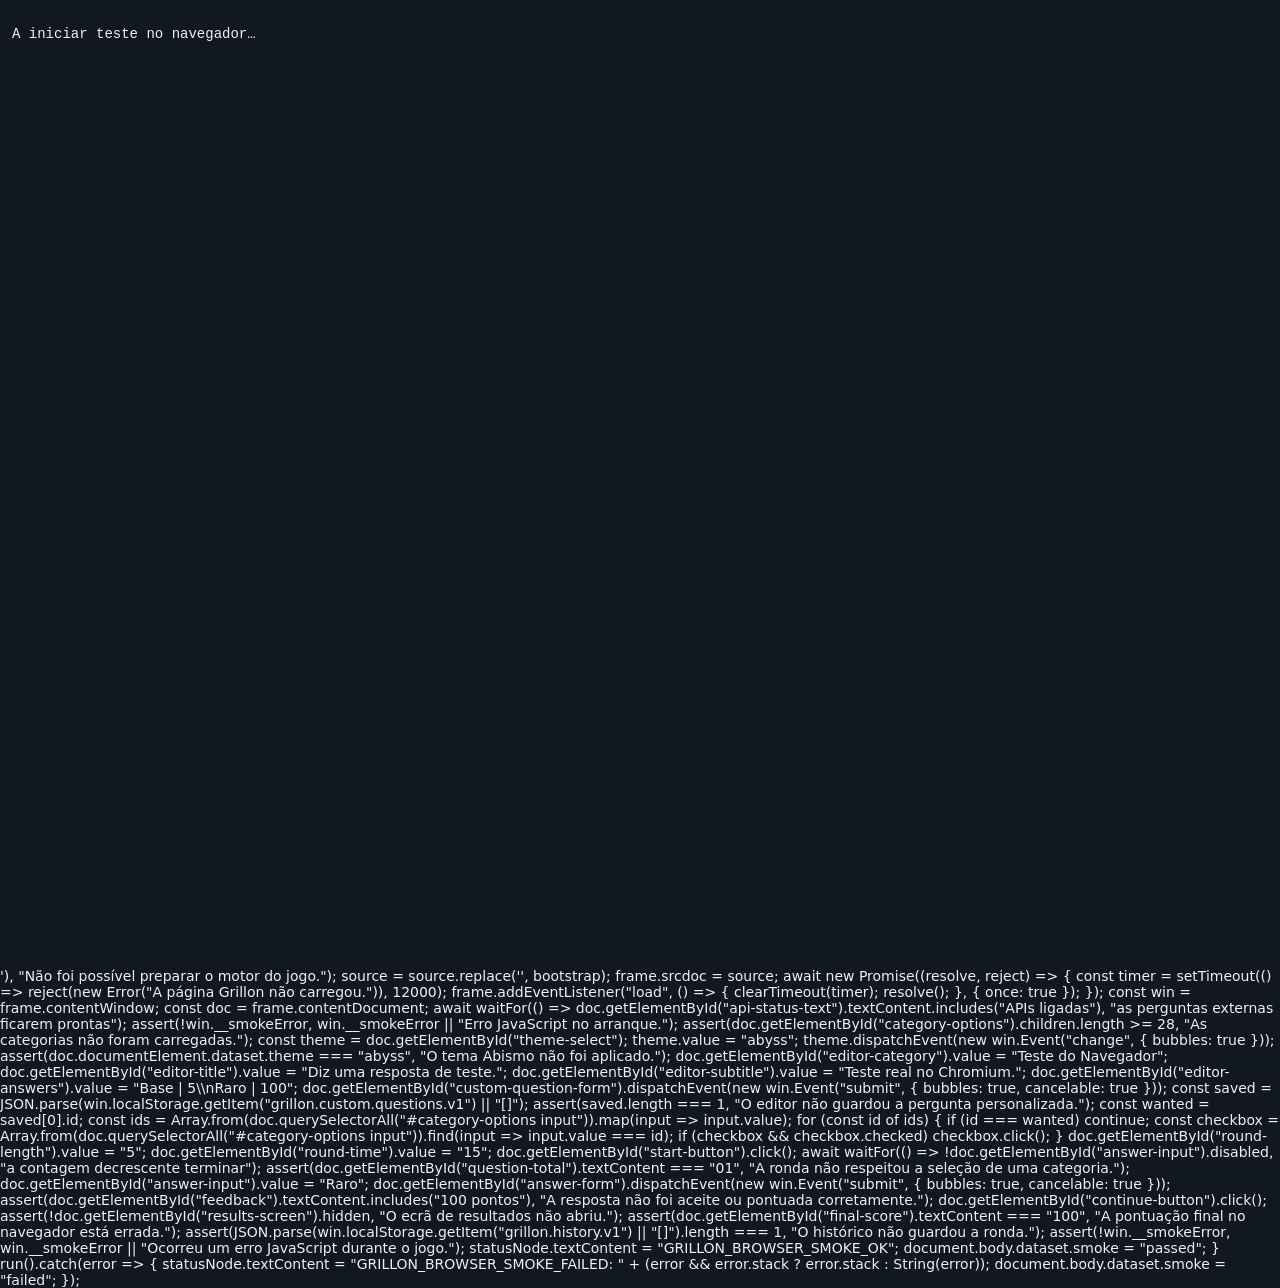
==== scripts/browser-smoke.html @ 9988a57a "Add real Chromium smoke test for Grillon UI and gameplay" ====
<!doctype html>
<html lang="en">
<head>
  <meta charset="utf-8">
  <meta name="viewport" content="width=device-width, initial-scale=1">
  <title>Grillon browser smoke test</title>
  <style>
    body { margin: 0; font: 14px system-ui, sans-serif; background: #111820; color: #eef; }
    #status { padding: 12px; }
    iframe { display: block; width: 100%; height: 900px; border: 0; }
  </style>
</head>
<body>
  <pre id="status">A iniciar teste no navegador…</pre>
  <iframe id="app" title="Grillon em teste"></iframe>
  <script>
    const statusNode = document.getElementById("status");
    const frame = document.getElementById("app");

    function assert(condition, message) {
      if (!condition) throw new Error(message);
    }

    function waitFor(test, message, timeout = 12000) {
      const start = Date.now();
      return new Promise((resolve, reject) => {
        const poll = () => {
          try {
            if (test()) return resolve();
          } catch (_) {}
          if (Date.now() - start > timeout) return reject(new Error("Tempo esgotado: " + message));
          setTimeout(poll, 50);
        };
        poll();
      });
    }

    async function run() {
      const response = await fetch("../index.html");
      assert(response.ok, "Não foi possível carregar index.html.");
      let source = await response.text();
      source = source.replace("<head>", '<head><base href="../">');

      const bootstrap = [
        "<script>",
        "window.__smokeError = null;",
        "window.addEventListener('error', event => { window.__smokeError = event.message || 'Erro JavaScript'; });",
        "window.addEventListener('unhandledrejection', event => { window.__smokeError = String(event.reason || 'Promise rejeitada'); });",
        "window.fetch = async function(url) {",
        "  if (String(url).startsWith('https://restcountries.com/')) return { ok: true, json: async () => [",
        "    { name: { common: 'Portugal', official: 'Portuguese Republic' }, population: 10000000, translations: { por: { common: 'Portugal', official: 'República Portuguesa' } }, cca3: 'PRT', altSpellings: ['PT'] },",
        "    { name: { common: 'Nauru', official: 'Republic of Nauru' }, population: 12000, translations: { por: { common: 'Nauru', official: 'República de Nauru' } }, cca3: 'NRU', altSpellings: ['NR'] }",
        "  ] };",
        "  if (String(url).includes('pokemon-species?')) return { ok: true, json: async () => ({ results: [1, 4, 7, 25].map(id => ({ name: 'species-' + id, url: 'https://pokeapi.co/api/v2/pokemon-species/' + id + '/' })) }) };",
        "  const match = String(url).match(/pokemon-species\\/(\\d+)\\/?$/);",
        "  if (match) { const id = Number(match[1]); return { ok: true, json: async () => ({ name: 'species-' + id, names: [{ name: 'Espécie ' + id }], capture_rate: id + 20 }) }; }",
        "  throw new Error('Pedido externo inesperado: ' + url);",
        "};",
        "<\\/script>",
        '<script src="./game.js" defer><\\/script>'
      ].join("");

      assert(source.includes('<script src="./game.js" defer></script>'), "Não foi possível preparar o motor do jogo.");
      source = source.replace('<script src="./game.js" defer></script>', bootstrap);
      frame.srcdoc = source;

      await new Promise((resolve, reject) => {
        const timer = setTimeout(() => reject(new Error("A página Grillon não carregou.")), 12000);
        frame.addEventListener("load", () => { clearTimeout(timer); resolve(); }, { once: true });
      });

      const win = frame.contentWindow;
      const doc = frame.contentDocument;
      await waitFor(() => doc.getElementById("api-status-text").textContent.includes("APIs ligadas"), "as perguntas externas ficarem prontas");
      assert(!win.__smokeError, win.__smokeError || "Erro JavaScript no arranque.");
      assert(doc.getElementById("category-options").children.length >= 28, "As categorias não foram carregadas.");

      const theme = doc.getElementById("theme-select");
      theme.value = "abyss";
      theme.dispatchEvent(new win.Event("change", { bubbles: true }));
      assert(doc.documentElement.dataset.theme === "abyss", "O tema Abismo não foi aplicado.");

      doc.getElementById("editor-category").value = "Teste do Navegador";
      doc.getElementById("editor-title").value = "Diz uma resposta de teste.";
      doc.getElementById("editor-subtitle").value = "Teste real no Chromium.";
      doc.getElementById("editor-answers").value = "Base | 5\\nRaro | 100";
      doc.getElementById("custom-question-form").dispatchEvent(new win.Event("submit", { bubbles: true, cancelable: true }));

      const saved = JSON.parse(win.localStorage.getItem("grillon.custom.questions.v1") || "[]");
      assert(saved.length === 1, "O editor não guardou a pergunta personalizada.");
      const wanted = saved[0].id;
      const ids = Array.from(doc.querySelectorAll("#category-options input")).map(input => input.value);
      for (const id of ids) {
        if (id === wanted) continue;
        const checkbox = Array.from(doc.querySelectorAll("#category-options input")).find(input => input.value === id);
        if (checkbox && checkbox.checked) checkbox.click();
      }

      doc.getElementById("round-length").value = "5";
      doc.getElementById("round-time").value = "15";
      doc.getElementById("start-button").click();
      await waitFor(() => !doc.getElementById("answer-input").disabled, "a contagem decrescente terminar");
      assert(doc.getElementById("question-total").textContent === "01", "A ronda não respeitou a seleção de uma categoria.");
      doc.getElementById("answer-input").value = "Raro";
      doc.getElementById("answer-form").dispatchEvent(new win.Event("submit", { bubbles: true, cancelable: true }));
      assert(doc.getElementById("feedback").textContent.includes("100 pontos"), "A resposta não foi aceite ou pontuada corretamente.");
      doc.getElementById("continue-button").click();
      assert(!doc.getElementById("results-screen").hidden, "O ecrã de resultados não abriu.");
      assert(doc.getElementById("final-score").textContent === "100", "A pontuação final no navegador está errada.");
      assert(JSON.parse(win.localStorage.getItem("grillon.history.v1") || "[]").length === 1, "O histórico não guardou a ronda.");
      assert(!win.__smokeError, win.__smokeError || "Ocorreu um erro JavaScript durante o jogo.");

      statusNode.textContent = "GRILLON_BROWSER_SMOKE_OK";
      document.body.dataset.smoke = "passed";
    }

    run().catch(error => {
      statusNode.textContent = "GRILLON_BROWSER_SMOKE_FAILED: " + (error && error.stack ? error.stack : String(error));
      document.body.dataset.smoke = "failed";
    });
  </script>
</body>
</html>
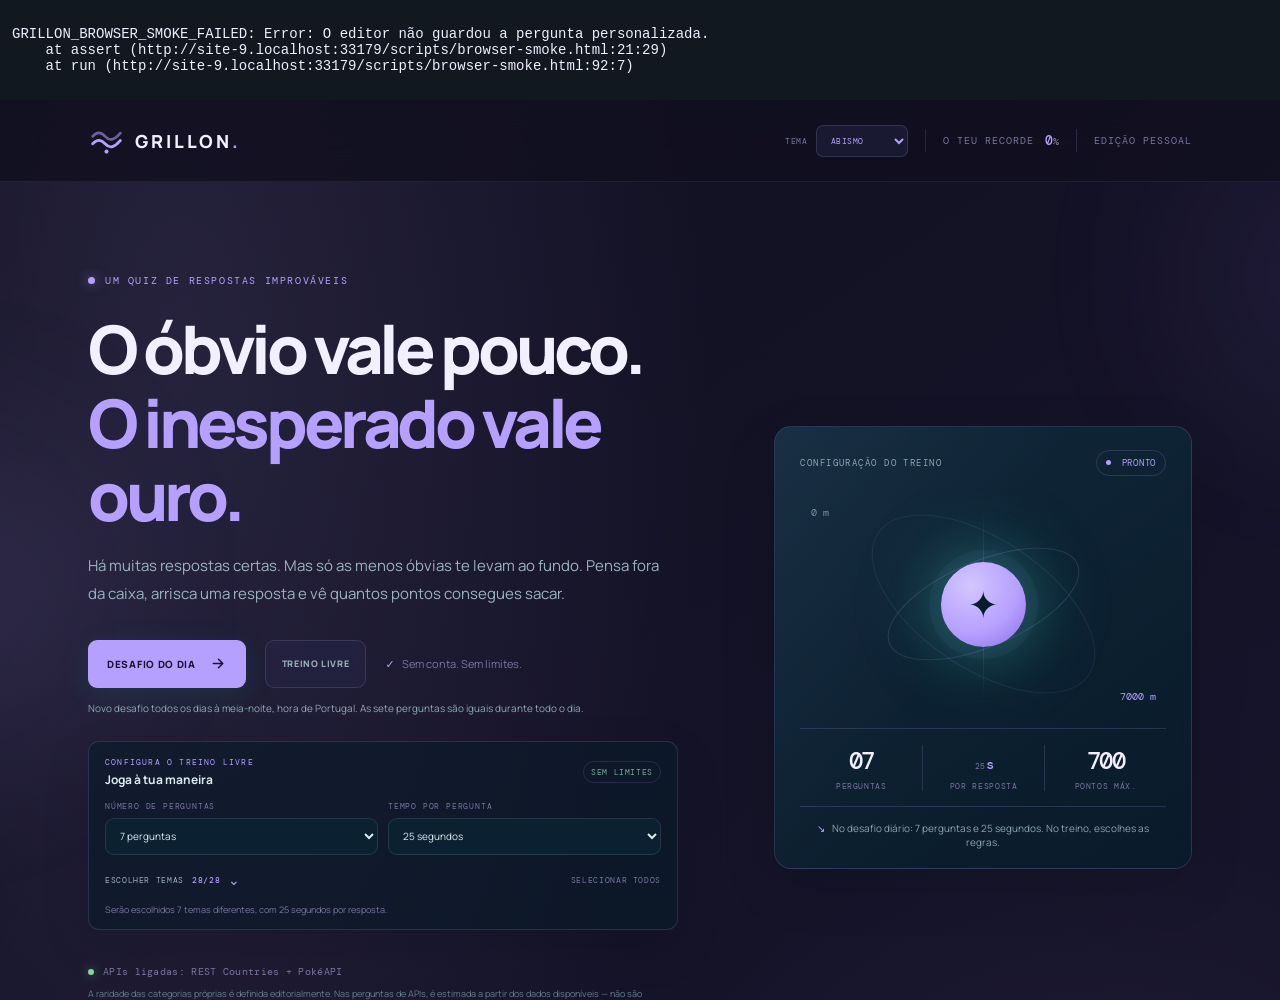
==== commit ab5eccfa: "Fix script-tag escaping in Chromium smoke harness" ====
--- a/scripts/browser-smoke.html
+++ b/scripts/browser-smoke.html
@@ -41,6 +41,8 @@
       let source = await response.text();
       source = source.replace("<head>", '<head><base href="../">');
 
+      const closingScript = "</scr" + "ipt>";
+      const originalGameScript = '<script src="./game.js" defer>' + closingScript;
       const bootstrap = [
         "<script>",
         "window.__smokeError = null;",
@@ -56,12 +58,12 @@
         "  if (match) { const id = Number(match[1]); return { ok: true, json: async () => ({ name: 'species-' + id, names: [{ name: 'Espécie ' + id }], capture_rate: id + 20 }) }; }",
         "  throw new Error('Pedido externo inesperado: ' + url);",
         "};",
-        "<\\/script>",
-        '<script src="./game.js" defer><\\/script>'
+        closingScript,
+        '<script src="./game.js" defer>' + closingScript
       ].join("");
 
-      assert(source.includes('<script src="./game.js" defer></script>'), "Não foi possível preparar o motor do jogo.");
-      source = source.replace('<script src="./game.js" defer></script>', bootstrap);
+      assert(source.includes(originalGameScript), "Não foi possível preparar o motor do jogo.");
+      source = source.replace(originalGameScript, bootstrap);
       frame.srcdoc = source;
 
       await new Promise((resolve, reject) => {
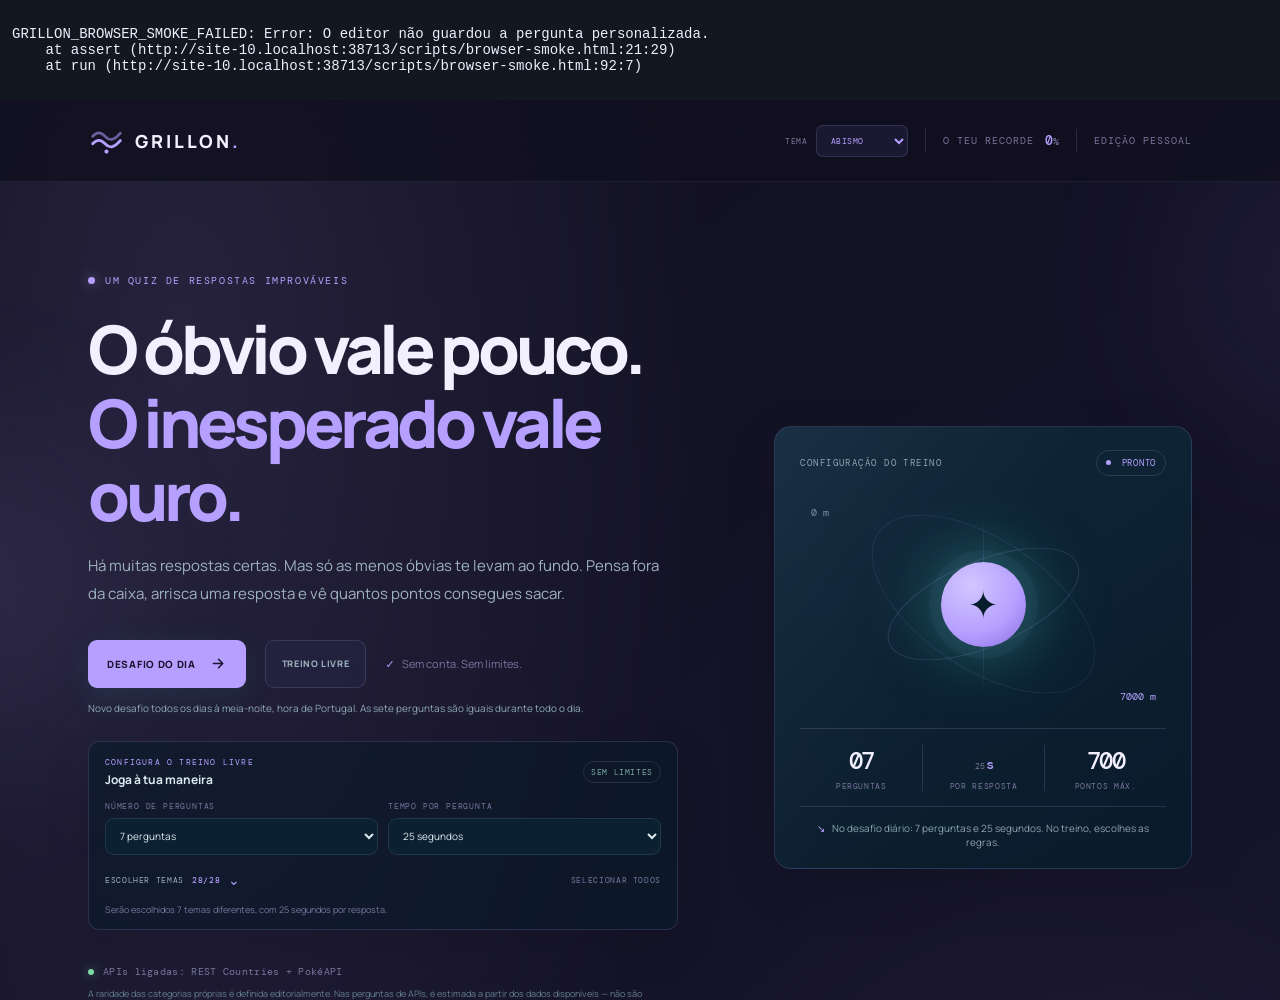
==== commit b876fe0e: "Ignore non-script resource errors in Chromium smoke test" ====
--- a/scripts/browser-smoke.html
+++ b/scripts/browser-smoke.html
@@ -46,7 +46,7 @@
       const bootstrap = [
         "<script>",
         "window.__smokeError = null;",
-        "window.addEventListener('error', event => { window.__smokeError = event.message || 'Erro JavaScript'; });",
+        "window.addEventListener('error', event => { if (event.message) window.__smokeError = event.message; });",
         "window.addEventListener('unhandledrejection', event => { window.__smokeError = String(event.reason || 'Promise rejeitada'); });",
         "window.fetch = async function(url) {",
         "  if (String(url).startsWith('https://restcountries.com/')) return { ok: true, json: async () => [",
